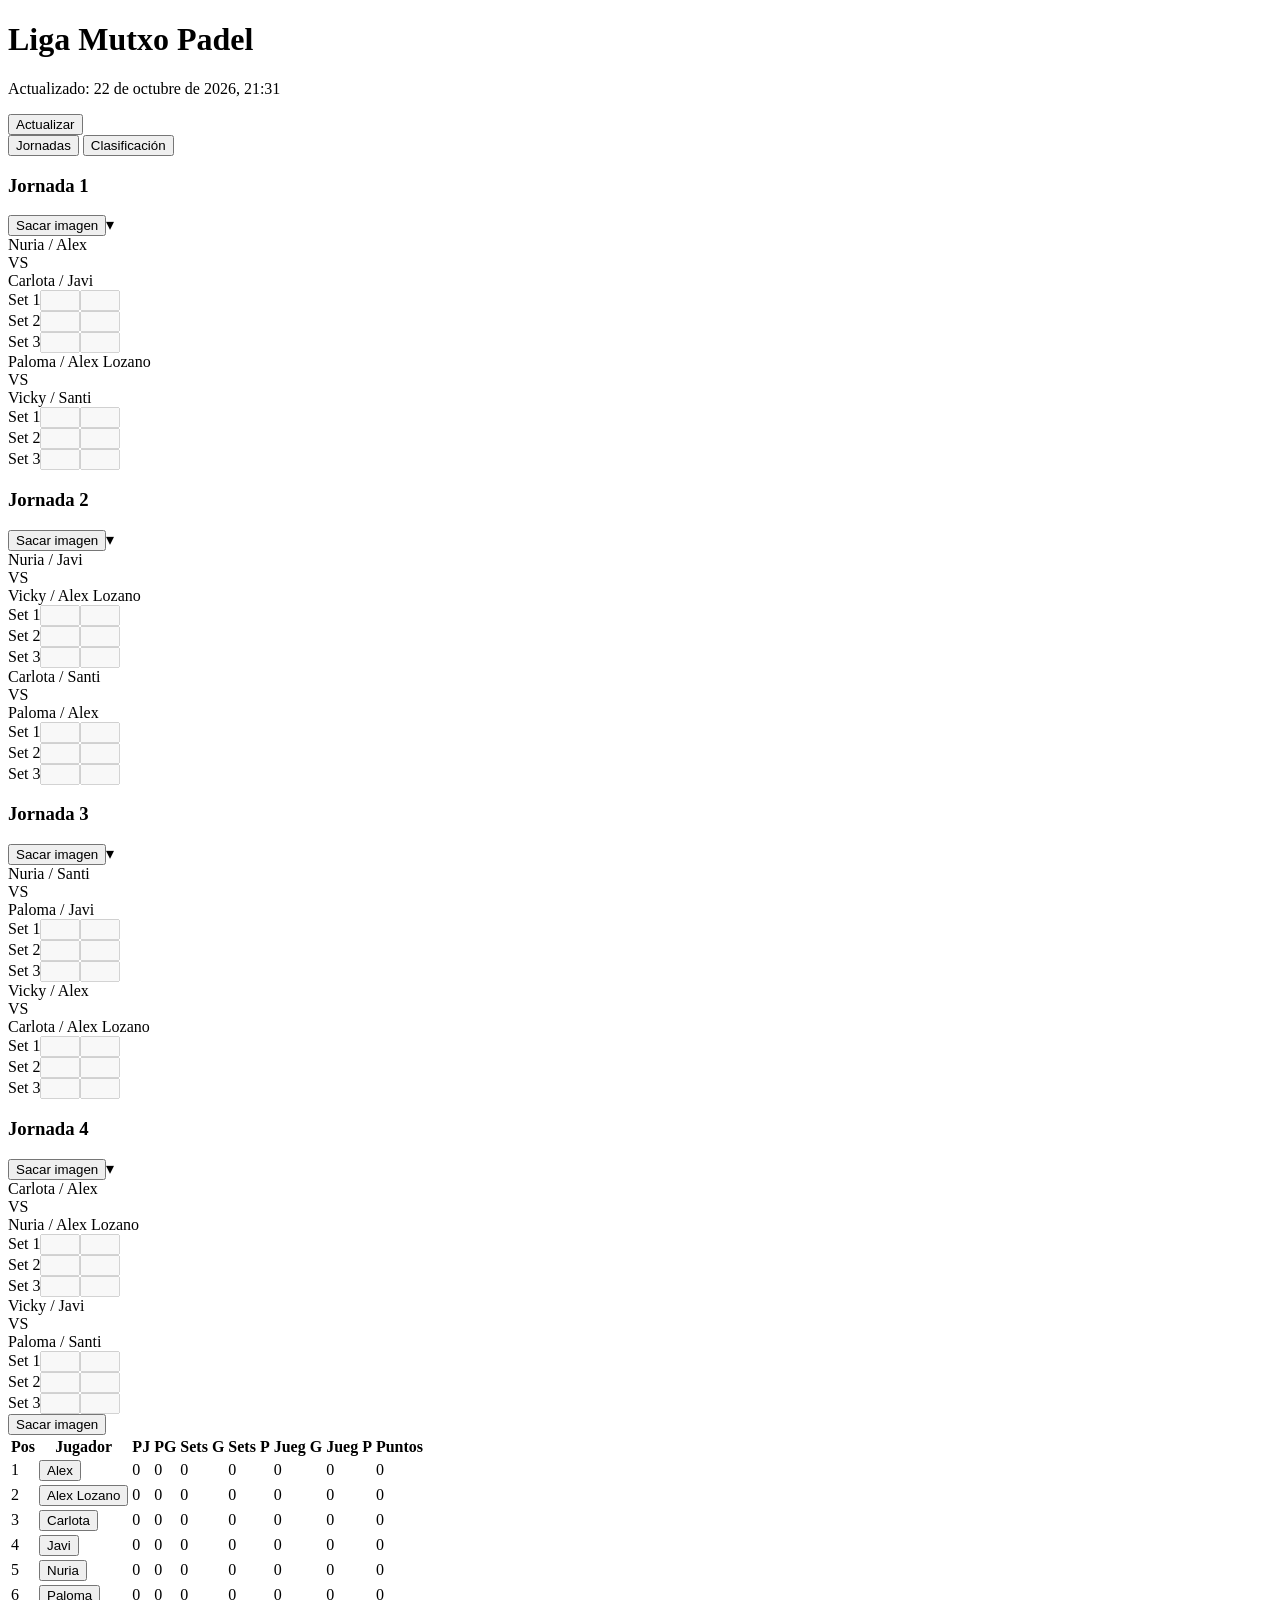
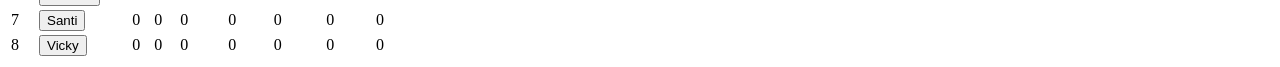
==== jugador/index.html @ d269160b "Saca publicación y app de jugador de app.js a sus propios ficheros Movimiento sin cambio de lógica: " ====
<!DOCTYPE html>
<html lang="es">
<head>
<meta charset="UTF-8" />
<meta name="viewport" content="width=device-width, initial-scale=1.0" />
<meta name="robots" content="noindex" />
<title>Liga Mutxo Padel</title>
<link rel="manifest" href="manifest.json" />
<meta name="theme-color" content="#0a0e1a" />
<link rel="apple-touch-icon" href="../icons/icon-192.png" />
<link rel="stylesheet" href="../style.css" />
</head>
<body data-pagina="jugador">
  <header class="app-header">
    <h1>Liga Mutxo Padel</h1>
    <div class="actualizado-fila">
      <p id="actualizado-jugador" class="actualizado-jugador" hidden></p>
      <button id="btn-actualizar-jugador" class="btn btn-secondary btn-mini">Actualizar</button>
    </div>
    <nav class="tab-nav" id="tab-nav">
      <button class="tab-btn active" data-tab="jornadas">Jornadas</button>
      <button class="tab-btn" data-tab="clasificacion">Clasificación</button>
    </nav>
  </header>

  <p id="mensaje-jugador" class="mensaje-jugador">Cargando la liga…</p>

  <main class="app-main">
    <section id="tab-jornadas" class="tab-section active">
      <div id="jornadas-container"></div>
      <!-- Empieza oculto: mientras se descarga la liga publicada (o si no hay
           ninguna) el mensaje que manda es el de #mensaje-jugador. A partir de
           renderJornadas() la visibilidad la lleva su style.display. -->
      <p id="jornadas-vacio" class="mensaje-vacio" hidden>Todavía no hay jornadas en la liga publicada.</p>
    </section>

    <section id="tab-clasificacion" class="tab-section">
      <div class="acciones-clasificacion">
        <button id="btn-imagen-clasificacion" class="btn btn-secondary">Sacar imagen</button>
      </div>
      <div class="tabla-wrapper" id="clasificacion-capturable">
        <table class="tabla-clasificacion">
          <thead>
            <tr>
              <th>Pos</th>
              <th>Jugador</th>
              <th>PJ</th>
              <th>PG</th>
              <th>Sets G</th>
              <th>Sets P</th>
              <th>Jueg G</th>
              <th>Jueg P</th>
              <th class="col-puntos">Puntos</th>
            </tr>
          </thead>
          <tbody id="clasificacion-body"></tbody>
        </table>
      </div>
    </section>
  </main>

  <div id="modal-ficha-overlay" class="modal-overlay" hidden>
    <div class="modal modal-ficha" id="modal-ficha">
      <div id="modal-ficha-cuerpo" class="modal-ficha-cuerpo"></div>
      <div class="modal-acciones">
        <button id="modal-ficha-imagen" class="btn btn-secondary no-captura">Sacar imagen</button>
        <button id="modal-ficha-cerrar" class="btn btn-primary no-captura">Cerrar</button>
      </div>
    </div>
  </div>

  <script src="../vendor/html2canvas.min.js"></script>
  <script src="../app.js"></script>
  <script src="../jugador.js"></script>
</body>
</html>
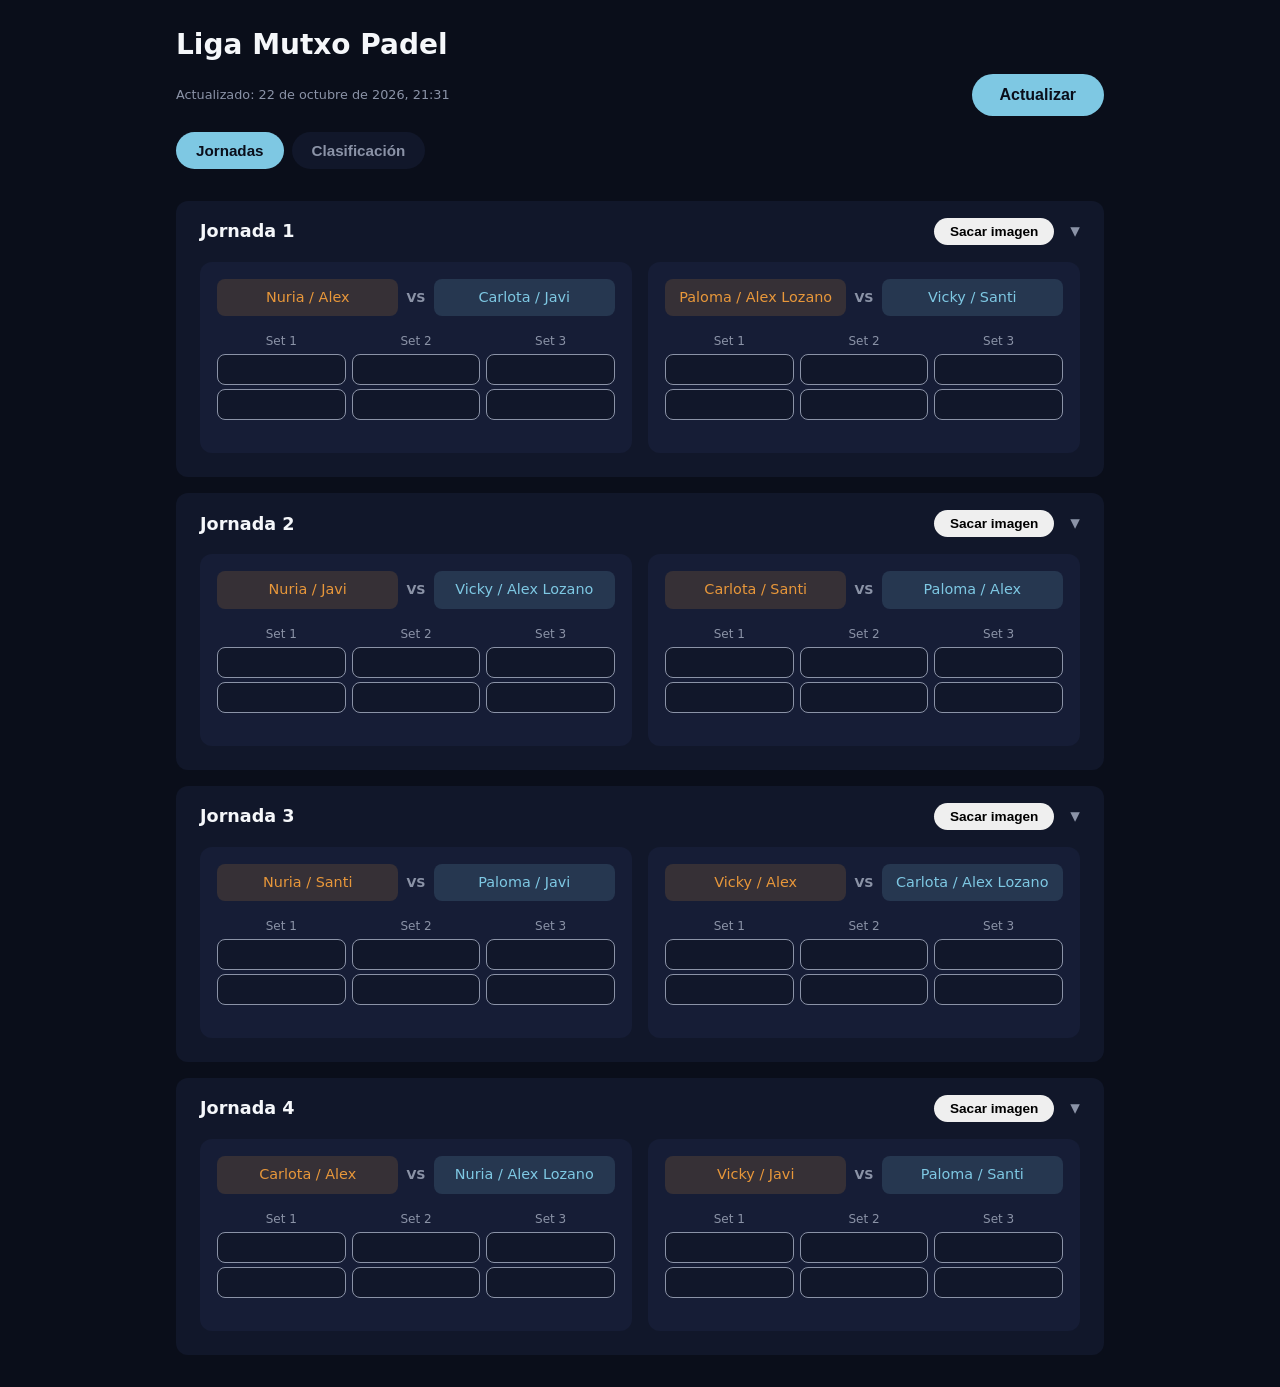
==== commit fe34da43: "Publica cada liga en su propio fichero con enlace de jugador y liga principal El admin publica ligas" ====
--- a/jugador/index.html
+++ b/jugador/index.html
@@ -13,6 +13,7 @@
 <body data-pagina="jugador">
   <header class="app-header">
     <h1>Liga Mutxo Padel</h1>
+    <select id="selector-liga-jugador" class="selector-liga selector-liga-jugador" aria-label="Liga" hidden></select>
     <div class="actualizado-fila">
       <p id="actualizado-jugador" class="actualizado-jugador" hidden></p>
       <button id="btn-actualizar-jugador" class="btn btn-secondary btn-mini">Actualizar</button>
--- a/style.css
+++ b/style.css
@@ -0,0 +1,818 @@
+:root {
+  --bg: #0a0e1a;
+  --surface: #11172a;
+  --surface-elevada: #161d36;
+  --primary: #e8973a;
+  --secondary: #7ec8e3;
+  --text: #f5f7fa;
+  --muted: #8b93a7;
+  --destructive: #e35d5d;
+  --success: #5cc28a;
+
+  --radius-card: 12px;
+  --radius-input: 8px;
+  --radius-pill: 9999px;
+  --space-1: 8px;
+  --space-2: 16px;
+  --space-3: 24px;
+  --space-4: 32px;
+  --space-6: 48px;
+}
+
+* { box-sizing: border-box; }
+
+body {
+  margin: 0;
+  background: var(--bg);
+  color: var(--text);
+  font-family: system-ui, -apple-system, sans-serif;
+  font-size: 1rem;
+  font-weight: 400;
+  line-height: 1.5;
+}
+
+h1, h2, h3 {
+  font-family: 'Poppins', system-ui, sans-serif;
+  font-weight: 700;
+  margin: 0;
+}
+
+h1 { font-size: 1.75rem; }
+h2 { font-size: 1.25rem; margin-bottom: var(--space-2); }
+
+.app-header {
+  max-width: 960px;
+  margin: 0 auto;
+  padding: var(--space-3) var(--space-2) var(--space-2);
+}
+
+/* Barra de ligas (selector + acciones), bajo el título */
+.ligas-barra {
+  display: flex;
+  flex-wrap: wrap;
+  align-items: center;
+  gap: var(--space-1);
+  margin-top: var(--space-2);
+}
+
+/* Oculta en modo consulta (Fase 4): vive en la cabecera, fuera de cualquier
+   pestaña, así que necesita su propio par [hidden]. */
+.ligas-barra[hidden] { display: none; }
+
+.selector-liga {
+  flex: 1 1 140px;
+  max-width: 240px;
+  background: var(--surface);
+  color: var(--text);
+  border: 1px solid var(--surface-elevada);
+  border-radius: var(--radius-input);
+  padding: 7px 10px;
+  font-family: inherit;
+  font-size: 0.9rem;
+  font-weight: 600;
+  cursor: pointer;
+}
+
+.selector-liga:focus {
+  outline: none;
+  border-color: var(--secondary);
+}
+
+/* Selector de liga de la app de jugador (solo con 2+ ligas): ancho completo
+   bajo el título y objetivo táctil de 44 px. */
+.selector-liga-jugador {
+  display: block;
+  width: 100%;
+  max-width: 360px;
+  min-height: 44px;
+  margin-top: var(--space-1);
+  font-size: 1rem;
+}
+
+.selector-liga-jugador[hidden] { display: none; }
+
+.ligas-acciones {
+  display: flex;
+  flex-wrap: wrap;
+  gap: 6px;
+}
+
+.btn-mini {
+  padding: 6px 12px;
+  font-size: 0.78rem;
+}
+
+.tab-nav {
+  display: flex;
+  gap: var(--space-1);
+  margin-top: var(--space-2);
+}
+
+.tab-btn {
+  background: var(--surface);
+  color: var(--muted);
+  border: none;
+  border-radius: var(--radius-pill);
+  padding: 10px 20px;
+  font-size: 0.95rem;
+  font-weight: 600;
+  cursor: pointer;
+  transition: background 180ms, color 180ms;
+}
+
+.tab-btn:hover { background: var(--surface-elevada); }
+
+.tab-btn.active {
+  background: var(--secondary);
+  color: var(--bg);
+}
+
+/* Oculta la pestaña Jugadores en modo consulta (Fase 4). */
+.tab-btn[hidden] { display: none; }
+
+/* Banner fijo de modo consulta (Fase 4), bajo la cabecera. */
+.banner-modo-consulta {
+  max-width: 960px;
+  margin: 0 auto var(--space-1);
+  padding: 10px var(--space-2);
+  background: var(--surface);
+  border: 1px solid var(--secondary);
+  border-radius: var(--radius-input);
+  color: var(--secondary);
+  font-size: 0.85rem;
+  font-weight: 600;
+  text-align: center;
+}
+
+.banner-modo-consulta[hidden] { display: none; }
+
+/* App de jugador (jugador.html): fila bajo el título con la fecha de la
+   última publicación y el botón "Actualizar". flex-wrap + margin-left:auto
+   en el botón para que, en móvil estrecho, la fecha larga baje de línea en
+   vez de desbordar junto al botón. */
+.actualizado-fila {
+  display: flex;
+  flex-wrap: wrap;
+  align-items: center;
+  gap: var(--space-1) var(--space-2);
+  margin-top: var(--space-1);
+}
+
+.actualizado-jugador {
+  margin: 0;
+  color: var(--muted);
+  font-size: 0.8rem;
+}
+
+.actualizado-jugador[hidden] { display: none; }
+
+#btn-actualizar-jugador {
+  margin-left: auto;
+  flex: 0 0 auto;
+}
+
+/* App de jugador: mensajes de estado (cargando, liga no publicada, sin
+   conexión). La página de jugador no tiene modales de aviso: el mensaje se
+   escribe aquí, bajo la cabecera. */
+.mensaje-jugador {
+  max-width: 960px;
+  margin: 0 auto var(--space-1);
+  padding: 10px var(--space-2);
+  color: var(--muted);
+  font-size: 0.9rem;
+  text-align: center;
+}
+
+.mensaje-jugador[hidden] { display: none; }
+
+.app-main {
+  max-width: 960px;
+  margin: 0 auto;
+  padding: var(--space-2);
+}
+
+.tab-section { display: none; }
+.tab-section.active { display: block; }
+
+.jugadores-columnas {
+  display: grid;
+  grid-template-columns: 1fr 1fr;
+  gap: var(--space-3);
+}
+
+.columna-jugadores {
+  background: var(--surface);
+  border-radius: var(--radius-card);
+  padding: var(--space-3);
+}
+
+.inputs-jugadores {
+  display: flex;
+  flex-direction: column;
+  gap: var(--space-1);
+}
+
+.fila-jugador {
+  display: flex;
+  align-items: center;
+  gap: 8px;
+}
+
+.input-jugador {
+  background: var(--surface-elevada);
+  border: 1px solid transparent;
+  border-radius: var(--radius-input);
+  padding: 10px 12px;
+  color: var(--text);
+  font-size: 1rem;
+  width: 100%;
+  flex: 1;
+  transition: border-color 180ms;
+}
+
+.input-jugador::placeholder { color: var(--muted); }
+
+.input-jugador:focus {
+  outline: none;
+  border-color: var(--secondary);
+}
+
+.btn-eliminar-fila {
+  flex-shrink: 0;
+  width: 28px;
+  height: 28px;
+  border: none;
+  border-radius: 50%;
+  background: transparent;
+  color: var(--muted);
+  font-size: 1.1rem;
+  line-height: 1;
+  cursor: pointer;
+  transition: background 180ms, color 180ms;
+}
+
+.btn-eliminar-fila:hover {
+  background: var(--destructive);
+  color: var(--text);
+}
+
+.btn-eliminar-fila:disabled {
+  opacity: 0.3;
+  cursor: not-allowed;
+}
+
+.btn-eliminar-fila:disabled:hover {
+  background: transparent;
+  color: var(--muted);
+}
+
+.acciones-jugadores {
+  margin-top: var(--space-3);
+  display: flex;
+  gap: var(--space-2);
+  justify-content: center;
+}
+
+.acciones-datos {
+  margin-top: var(--space-3);
+  display: flex;
+  gap: var(--space-2);
+  justify-content: center;
+}
+
+.btn {
+  border: none;
+  border-radius: var(--radius-pill);
+  padding: 12px 28px;
+  font-size: 1rem;
+  font-weight: 600;
+  cursor: pointer;
+  transition: filter 180ms, transform 150ms;
+  display: inline-block;
+}
+
+.btn:hover { filter: brightness(1.1); }
+.btn:active { transform: scale(0.98); }
+
+.btn:disabled {
+  opacity: 0.4;
+  cursor: not-allowed;
+}
+
+.btn:disabled:hover { filter: none; }
+.btn:disabled:active { transform: none; }
+
+.btn-primary {
+  background: var(--primary);
+  color: var(--bg);
+}
+
+.btn-secondary {
+  background: var(--secondary);
+  color: var(--bg);
+}
+
+.btn-destructive {
+  background: var(--destructive);
+  color: var(--text);
+}
+
+.btn-small {
+  padding: 6px 16px;
+  font-size: 0.85rem;
+}
+
+.mensaje-vacio {
+  color: var(--muted);
+  text-align: center;
+  margin-top: var(--space-4);
+}
+
+/* Jornadas */
+.jornada-card {
+  background: var(--surface);
+  border-radius: var(--radius-card);
+  margin-bottom: var(--space-2);
+  overflow: hidden;
+}
+
+.jornada-header {
+  display: flex;
+  justify-content: space-between;
+  align-items: center;
+  gap: var(--space-2);
+  padding: var(--space-2) var(--space-3);
+  cursor: pointer;
+  user-select: none;
+}
+
+.jornada-header h3 { font-size: 1.1rem; flex: 1; }
+
+.acciones-clasificacion {
+  margin-bottom: var(--space-3);
+  text-align: center;
+}
+
+.acciones-jornadas {
+  margin-bottom: var(--space-3);
+  text-align: center;
+}
+
+.acciones-jornadas[hidden] { display: none; }
+
+.jornada-toggle {
+  color: var(--muted);
+  font-size: 1.2rem;
+  transition: transform 180ms;
+}
+
+.jornada-card.colapsada .jornada-toggle { transform: rotate(-90deg); }
+
+.jornada-partidos {
+  display: grid;
+  grid-template-columns: repeat(2, 1fr);
+  gap: var(--space-2);
+  padding: 0 var(--space-3) var(--space-3);
+}
+
+.jornada-card.colapsada .jornada-partidos { display: none; }
+
+.jornada-descansa {
+  margin: 0;
+  padding: 0 var(--space-3) var(--space-3);
+  color: var(--muted);
+  font-size: 0.9rem;
+  font-style: italic;
+}
+
+.jornada-card.colapsada .jornada-descansa { display: none; }
+
+.partido-card {
+  background: var(--surface-elevada);
+  border-radius: var(--radius-card);
+  padding: var(--space-2);
+  border: 1px solid transparent;
+  transition: border-color 180ms;
+}
+
+.partido-card.completado {
+  border-color: var(--success);
+}
+
+.partido-parejas {
+  display: flex;
+  justify-content: space-between;
+  align-items: center;
+  gap: var(--space-1);
+  margin-bottom: var(--space-2);
+}
+
+.pareja {
+  flex: 1;
+  text-align: center;
+  font-size: 0.9rem;
+  font-weight: 500;
+  padding: 8px;
+  border-radius: var(--radius-input);
+}
+
+.pareja-a { background: rgba(232, 151, 58, 0.15); color: var(--primary); }
+.pareja-b { background: rgba(126, 200, 227, 0.15); color: var(--secondary); }
+
+.pareja.ganadora {
+  box-shadow: 0 0 0 2px var(--success);
+}
+
+.vs-label {
+  color: var(--muted);
+  font-size: 0.8rem;
+  font-weight: 600;
+}
+
+.sets-grid {
+  display: grid;
+  grid-template-columns: repeat(3, 1fr);
+  gap: 6px;
+  margin-bottom: var(--space-2);
+}
+
+.set-col {
+  display: flex;
+  flex-direction: column;
+  gap: 4px;
+  align-items: center;
+}
+
+.set-label {
+  color: var(--muted);
+  font-size: 0.75rem;
+}
+
+.input-set {
+  width: 100%;
+  text-align: center;
+  background: var(--surface);
+  border: 1px solid var(--muted);
+  border-radius: var(--radius-input);
+  color: var(--text);
+  padding: 6px 4px;
+  font-size: 0.95rem;
+}
+
+.input-set:focus {
+  outline: none;
+  border-color: var(--secondary);
+}
+
+.input-set.invalido {
+  border-color: var(--destructive);
+}
+
+.partido-acciones {
+  text-align: center;
+}
+
+.btn-completar {
+  background: var(--secondary);
+  color: var(--bg);
+}
+
+.btn-completar.completado {
+  background: var(--success);
+}
+
+/* Clasificación */
+.tabla-wrapper { overflow-x: auto; }
+
+.tabla-clasificacion {
+  width: 100%;
+  border-collapse: collapse;
+  font-size: 0.9rem;
+  font-weight: 500;
+}
+
+.tabla-clasificacion th,
+.tabla-clasificacion td {
+  padding: 10px 12px;
+  text-align: center;
+  border-bottom: 1px solid var(--surface-elevada);
+}
+
+.tabla-clasificacion th {
+  color: var(--muted);
+  font-weight: 600;
+  text-transform: uppercase;
+  font-size: 0.75rem;
+}
+
+.tabla-clasificacion td:nth-child(2) {
+  text-align: left;
+  font-weight: 600;
+}
+
+/* Nombre de jugador clicable en la clasificación (Fase 5: abre la ficha). Es
+   un <button> real (accesible por teclado sin roles/tabindex extra), con
+   estilo sutil que solo se remarca al pasar el ratón o al enfocar. */
+.nombre-jugador-btn {
+  background: none;
+  border: none;
+  padding: 0;
+  margin: 0;
+  width: 100%;
+  text-align: left;
+  color: inherit;
+  font: inherit;
+  cursor: pointer;
+  text-decoration: underline;
+  text-decoration-color: transparent;
+  text-underline-offset: 3px;
+  transition: color 150ms, text-decoration-color 150ms;
+}
+
+.nombre-jugador-btn:hover,
+.nombre-jugador-btn:focus-visible {
+  color: var(--secondary);
+  text-decoration-color: var(--secondary);
+}
+
+.nombre-jugador-btn:focus-visible {
+  outline: 2px solid var(--secondary);
+  outline-offset: 2px;
+}
+
+.col-puntos {
+  background: rgba(232, 151, 58, 0.12);
+}
+
+.tabla-clasificacion td.col-puntos {
+  background: rgba(232, 151, 58, 0.12);
+  font-weight: 700;
+  color: var(--primary);
+}
+
+/* Modal */
+.modal-overlay {
+  position: fixed;
+  inset: 0;
+  background: rgba(0,0,0,0.6);
+  display: flex;
+  align-items: center;
+  justify-content: center;
+  z-index: 100;
+}
+
+.modal-overlay[hidden] {
+  display: none;
+}
+
+.modal {
+  background: var(--surface);
+  border-radius: var(--radius-card);
+  padding: var(--space-3);
+  max-width: 400px;
+  width: 90%;
+}
+
+.modal-acciones {
+  display: flex;
+  gap: var(--space-2);
+  justify-content: flex-end;
+  margin-top: var(--space-3);
+}
+
+/* El overlay del modal con campo de texto reutiliza la clase
+   .modal-overlay, así que hereda su par .modal-overlay[hidden] de arriba. */
+.modal-texto-input {
+  width: 100%;
+  margin-top: var(--space-2);
+  background: var(--surface-elevada);
+  border: 1px solid transparent;
+  border-radius: var(--radius-input);
+  padding: 10px 12px;
+  color: var(--text);
+  font-family: inherit;
+  font-size: 1rem;
+}
+
+.modal-texto-input:focus {
+  outline: none;
+  border-color: var(--secondary);
+}
+
+/* Modal de elección de tipo de enlace (Fase 4): reutiliza .modal-overlay/
+   .modal, así que ya hereda el par .modal-overlay[hidden] de arriba. */
+.modal-compartir-opciones {
+  display: flex;
+  flex-direction: column;
+  gap: var(--space-1);
+  margin-top: var(--space-3);
+}
+
+.modal-compartir-opciones .btn { width: 100%; }
+
+/* Ficha de jugador (Fase 5): reutiliza .modal-overlay/.modal, así que ya
+   hereda el par .modal-overlay[hidden] de arriba. Solo amplía el ancho y
+   añade scroll interno propio, porque el contenido puede ser largo con
+   muchas jornadas. */
+.modal-ficha {
+  max-width: 640px;
+  max-height: 85vh;
+  overflow-y: auto;
+}
+
+.ficha-cabecera { margin-bottom: var(--space-3); }
+.ficha-nombre { font-size: 1.4rem; }
+.ficha-posicion { color: var(--muted); margin: 4px 0 0; font-weight: 600; }
+
+.ficha-resumen {
+  display: grid;
+  grid-template-columns: repeat(4, 1fr);
+  gap: var(--space-1);
+  margin-bottom: var(--space-3);
+}
+
+.ficha-stat {
+  background: var(--surface-elevada);
+  border-radius: var(--radius-input);
+  padding: 10px 6px;
+  text-align: center;
+}
+
+.ficha-stat-valor {
+  display: block;
+  font-size: 1.15rem;
+  font-weight: 700;
+  color: var(--primary);
+}
+
+.ficha-stat-etiqueta {
+  display: block;
+  font-size: 0.7rem;
+  color: var(--muted);
+  text-transform: uppercase;
+  margin-top: 2px;
+}
+
+.ficha-seccion { margin-bottom: var(--space-3); }
+.ficha-seccion h3 { font-size: 1rem; margin-bottom: var(--space-1); }
+
+.ficha-vacio { color: var(--muted); font-size: 0.9rem; }
+
+.ficha-historial-lista {
+  list-style: none;
+  margin: 0;
+  padding: 0;
+  display: flex;
+  flex-direction: column;
+  gap: 6px;
+}
+
+.ficha-historial-item {
+  background: var(--surface-elevada);
+  border-radius: var(--radius-input);
+  padding: 8px 10px;
+  border-left: 4px solid var(--muted);
+}
+
+.ficha-historial-item.ganado { border-left-color: var(--success); }
+.ficha-historial-item.perdido { border-left-color: var(--destructive); }
+
+.ficha-historial-cabecera {
+  display: flex;
+  justify-content: space-between;
+  gap: var(--space-1);
+  font-size: 0.85rem;
+  font-weight: 600;
+}
+
+.ficha-historial-resultado { color: var(--muted); }
+.ficha-historial-item.ganado .ficha-historial-resultado { color: var(--success); }
+.ficha-historial-item.perdido .ficha-historial-resultado { color: var(--destructive); }
+
+.ficha-historial-detalle { margin: 4px 0 0; font-size: 0.85rem; }
+.ficha-historial-marcador { margin: 2px 0 0; font-size: 0.85rem; color: var(--muted); }
+
+.ficha-pendientes-bloque { margin-bottom: var(--space-1); }
+.ficha-pendientes-titulo { margin: 0; font-weight: 600; font-size: 0.85rem; }
+.ficha-pendientes-lista { margin: 2px 0 0; color: var(--muted); font-size: 0.85rem; }
+
+.ficha-evolucion-lista { margin: 0; font-size: 0.9rem; color: var(--text); }
+
+/* Loading (generación de liga) */
+.loading-overlay {
+  position: fixed;
+  inset: 0;
+  background: rgba(0,0,0,0.6);
+  display: flex;
+  align-items: center;
+  justify-content: center;
+  z-index: 200;
+}
+
+.loading-overlay[hidden] { display: none; }
+
+.loading-box {
+  background: var(--surface);
+  border-radius: var(--radius-card);
+  padding: var(--space-4) var(--space-3);
+  max-width: 320px;
+  width: 90%;
+  text-align: center;
+}
+
+.spinner {
+  width: 40px;
+  height: 40px;
+  margin: 0 auto var(--space-2);
+  border: 4px solid var(--surface-elevada);
+  border-top-color: var(--primary);
+  border-radius: 50%;
+  animation: girar 800ms linear infinite;
+}
+
+@keyframes girar {
+  to { transform: rotate(360deg); }
+}
+
+.spinner[hidden] { display: none; }
+
+.loading-check {
+  width: 40px;
+  height: 40px;
+  margin: 0 auto var(--space-2);
+  border-radius: 50%;
+  background: var(--success);
+  color: var(--bg);
+  font-size: 1.3rem;
+  font-weight: 700;
+  display: flex;
+  align-items: center;
+  justify-content: center;
+  animation: aparecer 250ms ease-out;
+}
+
+.loading-check[hidden] { display: none; }
+
+@keyframes aparecer {
+  from { transform: scale(0.5); opacity: 0; }
+  to { transform: scale(1); opacity: 1; }
+}
+
+.loading-mensaje {
+  font-size: 1.05rem;
+  font-weight: 600;
+  margin: 0;
+}
+
+.puntos span {
+  display: inline-block;
+  animation: rebote 1200ms infinite;
+}
+.puntos span:nth-child(2) { animation-delay: 150ms; }
+.puntos span:nth-child(3) { animation-delay: 300ms; }
+
+@keyframes rebote {
+  0%, 80%, 100% { opacity: 0.2; transform: translateY(0); }
+  40% { opacity: 1; transform: translateY(-3px); }
+}
+
+#loading-aceptar { margin-top: var(--space-3); }
+#loading-aceptar[hidden] { display: none; }
+
+/* Responsive */
+@media (max-width: 768px) {
+  .jornada-partidos {
+    grid-template-columns: 1fr;
+  }
+}
+
+@media (max-width: 480px) {
+  .jugadores-columnas {
+    grid-template-columns: 1fr;
+  }
+
+  .acciones-datos {
+    flex-direction: column;
+  }
+
+  .selector-liga {
+    flex-basis: 100%;
+    max-width: none;
+  }
+
+  /* Las tres acciones de liga se reparten el ancho en vez de desbordar. */
+  .ligas-acciones {
+    width: 100%;
+  }
+
+  .ligas-acciones .btn-mini {
+    flex: 1;
+    padding: 6px 4px;
+  }
+
+  .ficha-resumen {
+    grid-template-columns: repeat(2, 1fr);
+  }
+
+  h1 { font-size: 1.4rem; }
+}
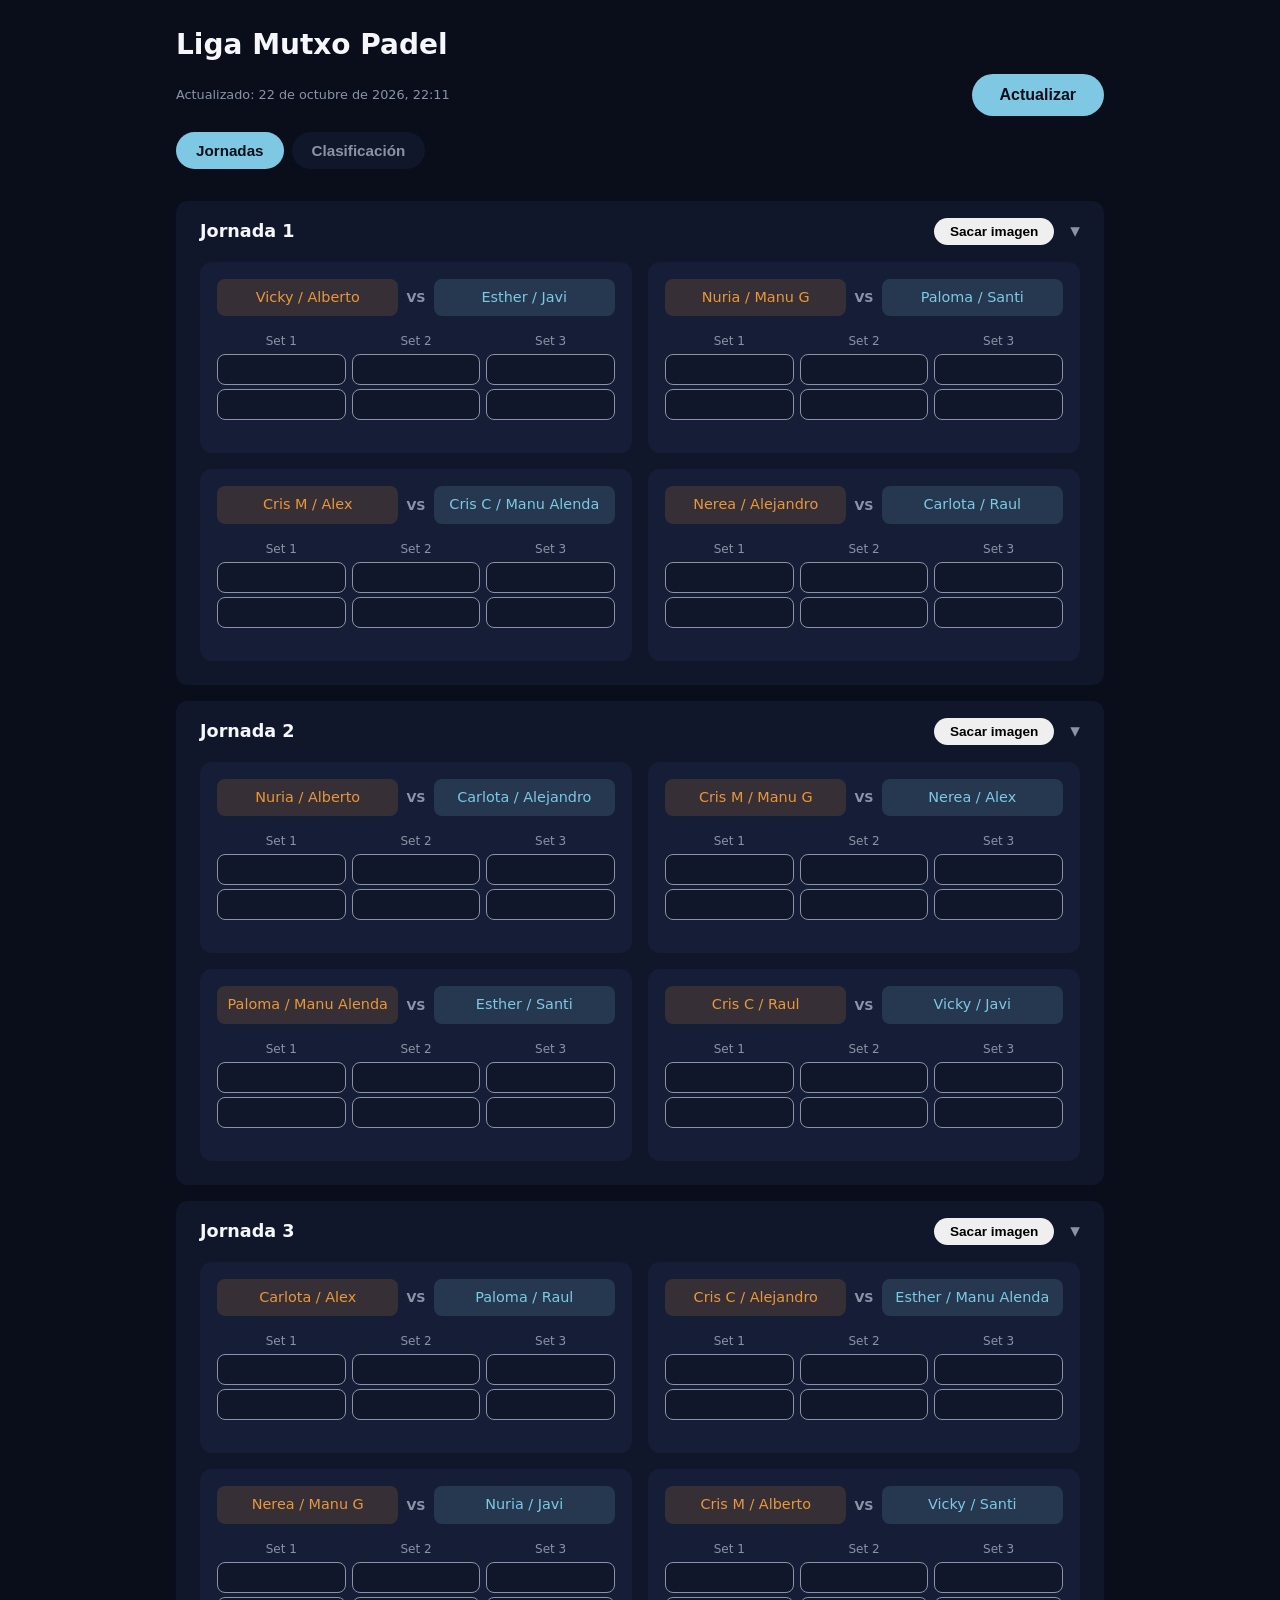
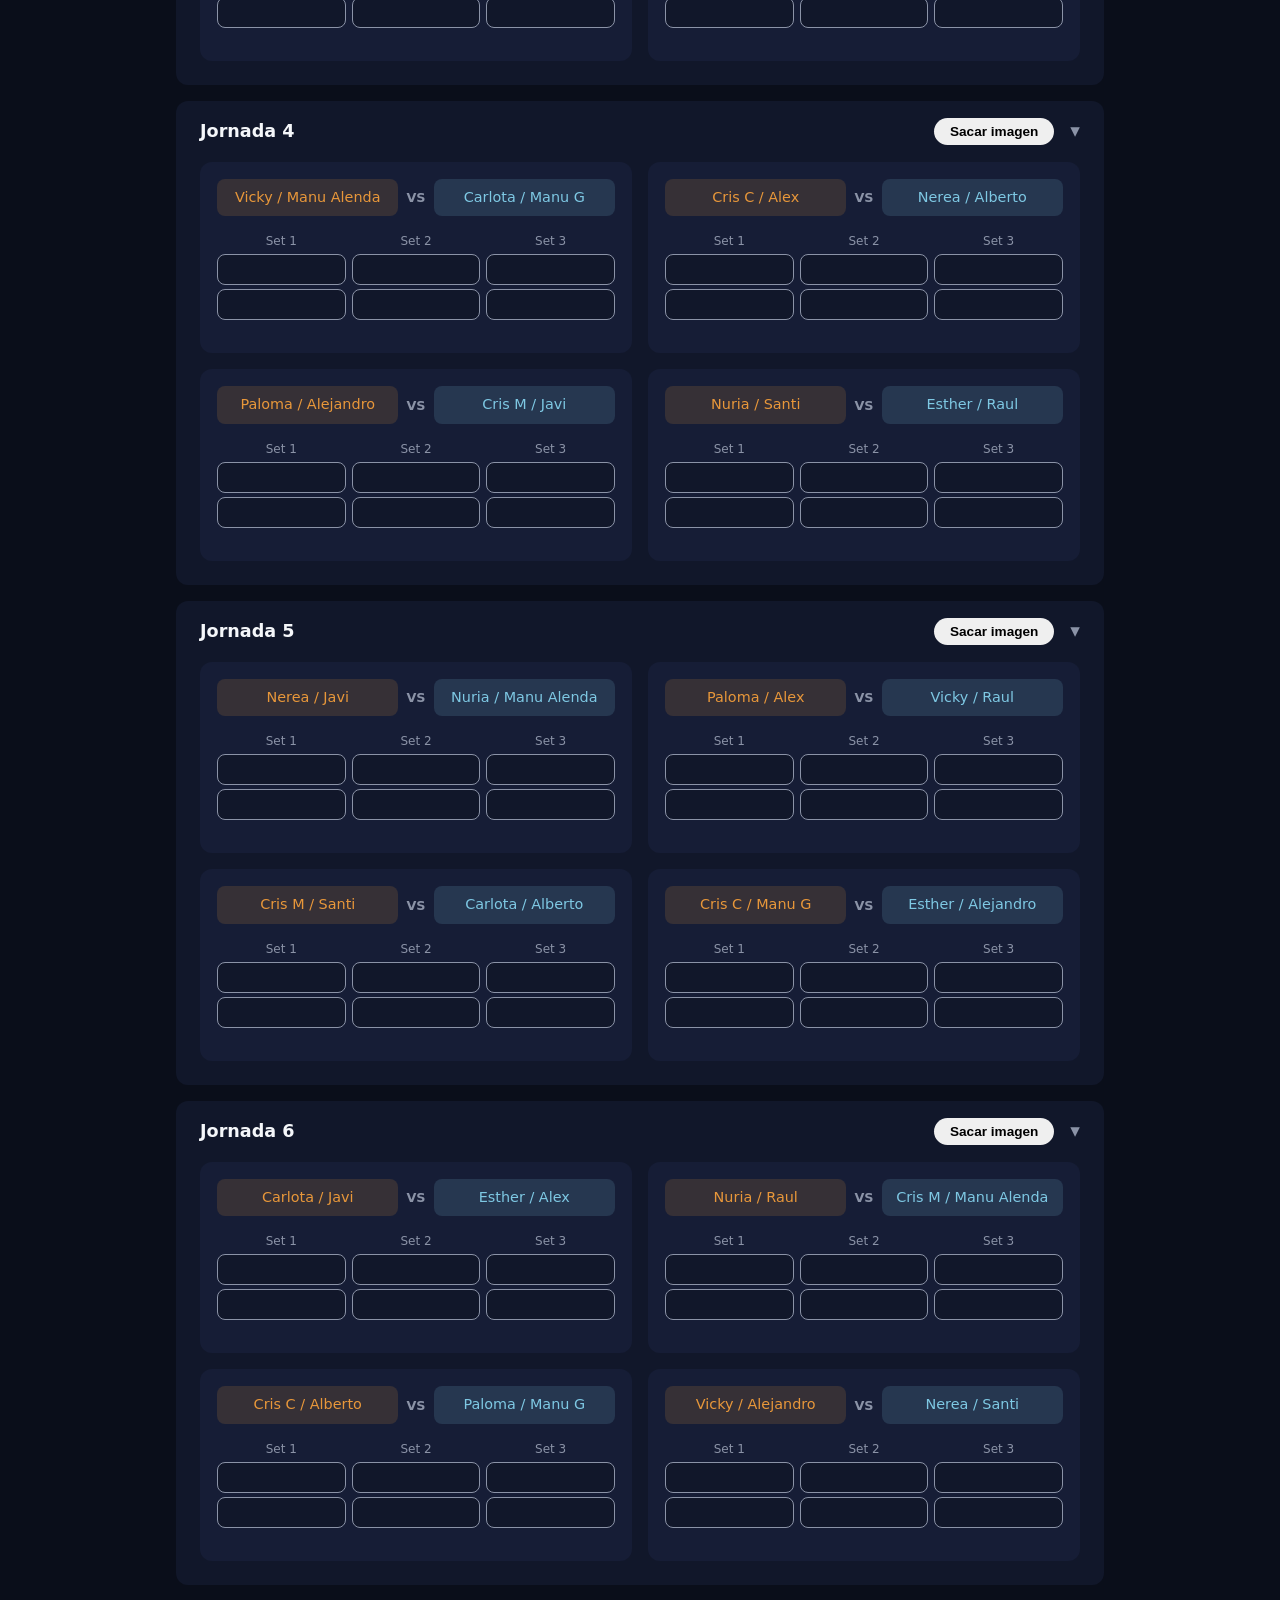
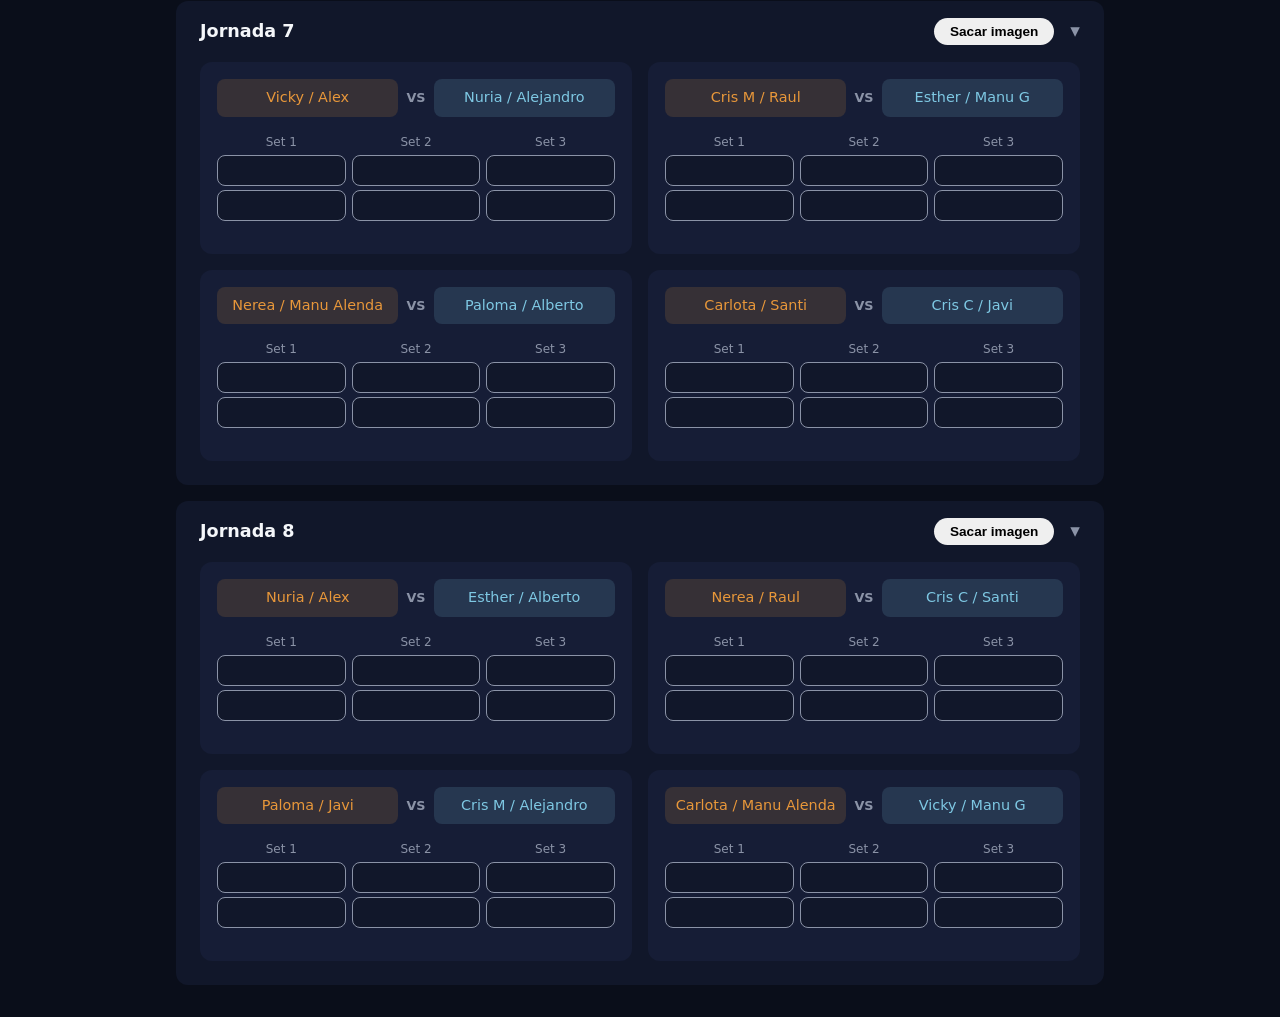
==== commit df3eb165: "Parte app.js en 11 ficheros por responsabilidad dentro de js/ Movimiento sin cambio de lógica para c" ====
--- a/jugador/index.html
+++ b/jugador/index.html
@@ -71,7 +71,17 @@
   </div>
 
   <script src="../vendor/html2canvas.min.js"></script>
-  <script src="../app.js"></script>
-  <script src="../jugador.js"></script>
+  <script src="../js/estado.js"></script>
+  <script src="../js/calendario.js"></script>
+  <script src="../js/equidad.js"></script>
+  <script src="../js/clasificacion.js"></script>
+  <script src="../js/render.js"></script>
+  <script src="../js/ficha.js"></script>
+  <script src="../js/modales.js"></script>
+  <script src="../js/acciones.js"></script>
+  <script src="../js/datos.js"></script>
+  <script src="../js/compartir.js"></script>
+  <script src="../js/jugador.js"></script>
+  <script src="../js/arranque.js"></script>
 </body>
 </html>
--- a/style.css
+++ b/style.css
@@ -355,7 +355,10 @@
 
 .acciones-jornadas {
   margin-bottom: var(--space-3);
-  text-align: center;
+  display: flex;
+  flex-wrap: wrap;
+  justify-content: center;
+  gap: var(--space-2);
 }
 
 .acciones-jornadas[hidden] { display: none; }
@@ -599,6 +602,18 @@
   border-color: var(--secondary);
 }
 
+/* Enlace publicado: texto (no input) para que parta línea y se vea entero. */
+.modal-enlace {
+  margin-top: var(--space-2);
+  background: var(--surface-elevada);
+  border-radius: var(--radius-input);
+  padding: 10px 12px;
+  color: var(--text);
+  font-size: 1rem;
+  overflow-wrap: anywhere;
+  user-select: all;
+}
+
 /* Modal de elección de tipo de enlace (Fase 4): reutiliza .modal-overlay/
    .modal, así que ya hereda el par .modal-overlay[hidden] de arriba. */
 .modal-compartir-opciones {
